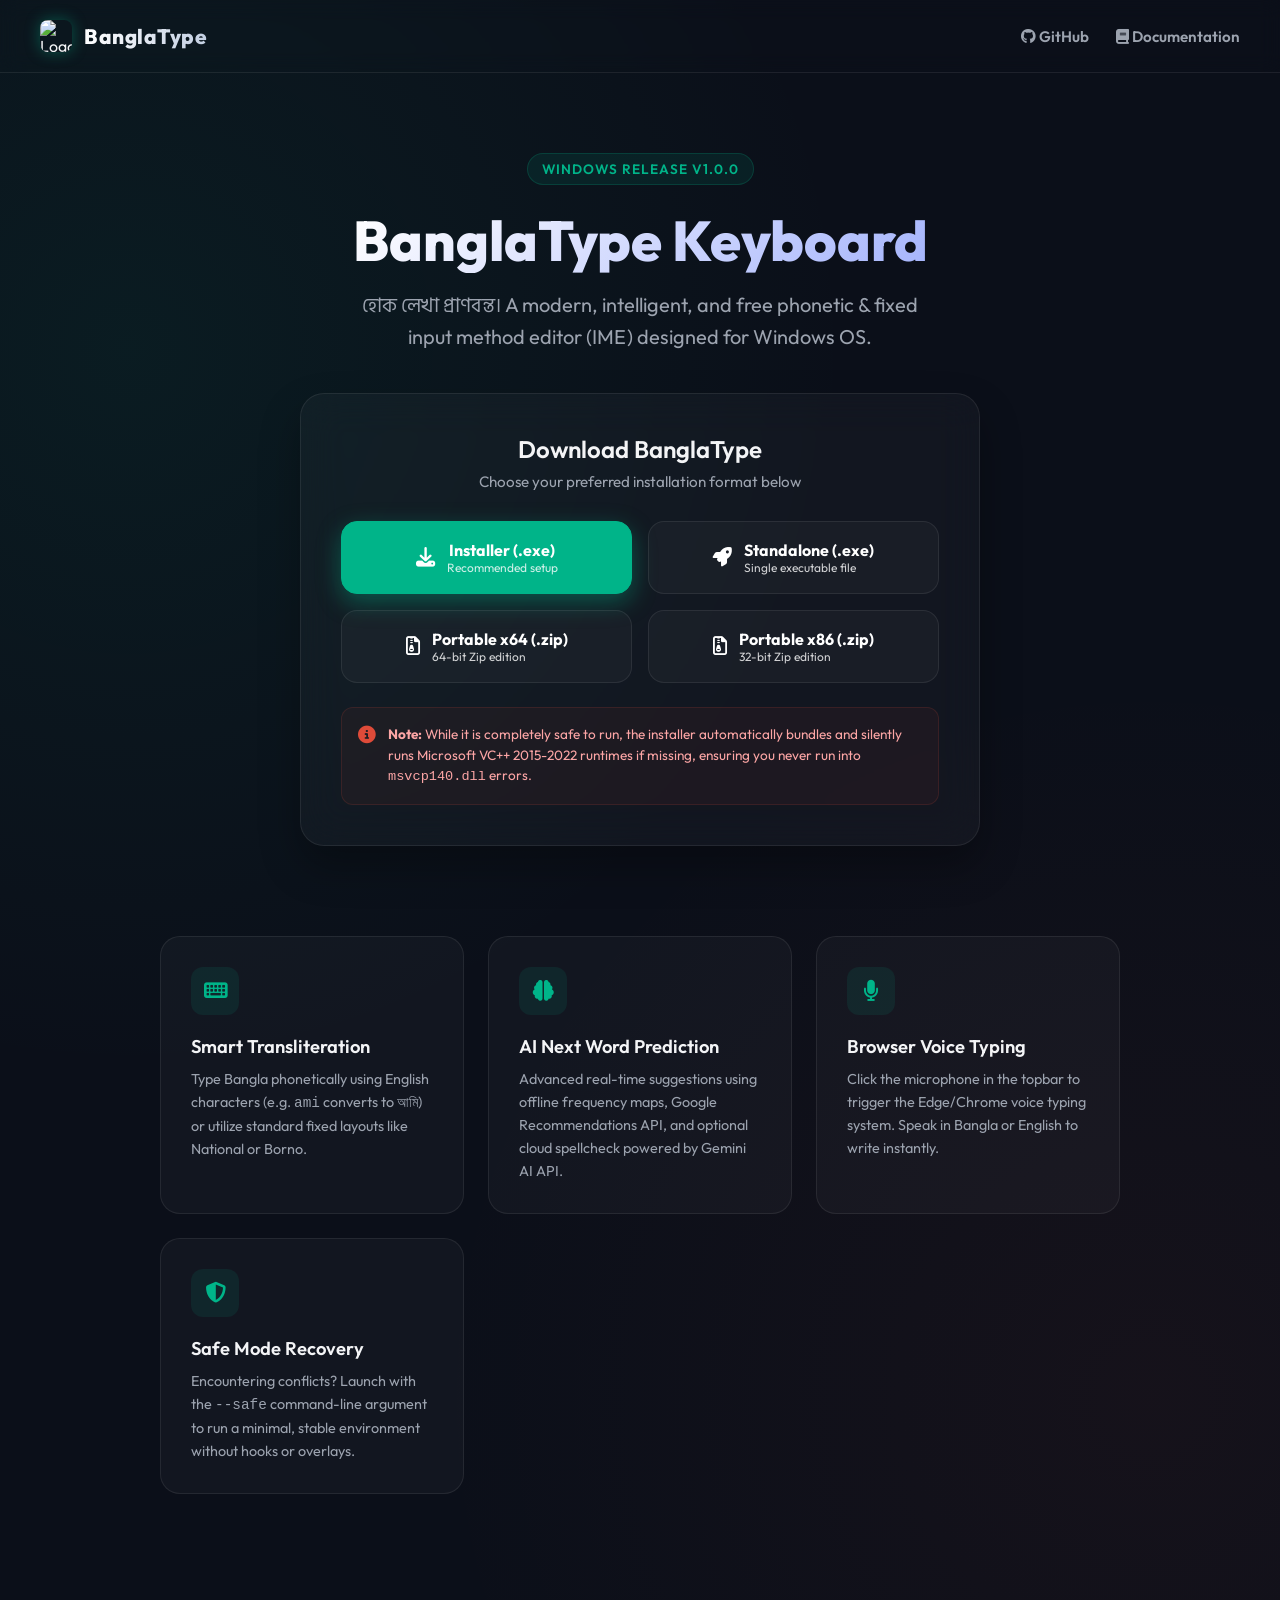
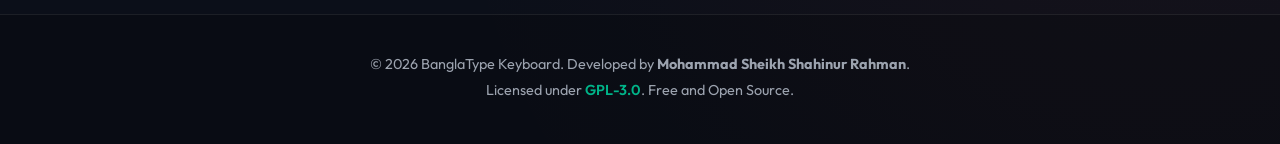
==== index.html @ b9c8da1a "Add modern glassmorphic landing page index.html" ====
<!DOCTYPE html>
<html lang="en">
<head>
    <meta charset="UTF-8">
    <meta http-equiv="X-UA-Compatible" content="IE=edge">
    <meta name="viewport" content="width=device-width, initial-scale=1.0">
    <title>BanglaType Keyboard - হোক লেখা প্রাণবন্ত</title>
    
    <!-- SEO Meta Tags -->
    <meta name="title" content="BanglaType Keyboard: Smart IME for Windows">
    <meta name="description" content="Download BanglaType Keyboard: A modern, intelligent, and free phonetic typing IME for Windows with predictive suggestions and voice support.">
    <meta name="keywords" content="BanglaType, Bangla keyboard, Bangla typing software, Avro phonetic, Bangla speech to text, Windows keyboard, Bijoy converter">
    <meta name="author" content="Mohammad Sheikh Shahinur Rahman">
    
    <!-- Open Graph / Facebook -->
    <meta property="og:type" content="website">
    <meta property="og:title" content="BanglaType Keyboard - হোক লেখা প্রাণবন্ত">
    <meta property="og:description" content="Modern phonetic & fixed keyboard IME for Windows. Features spellchecking, next-word prediction, setup wizard, and voice typing.">
    <meta property="og:image" content="https://raw.githubusercontent.com/mohammad-sheikh-shahinur-rahman/BanglaType/main/Resources/banglatype_lite.png">

    <!-- Fonts & Icons -->
    <link rel="preconnect" href="https://fonts.googleapis.com">
    <link rel="preconnect" href="https://fonts.gstatic.com" crossorigin>
    <link href="https://fonts.googleapis.com/css2?family=Hind+Siliguri:wght@400;600;700&family=Outfit:wght@300;400;600;800&display=swap" rel="stylesheet">
    <link rel="stylesheet" href="https://cdnjs.cloudflare.com/ajax/libs/font-awesome/6.4.0/css/all.min.css">
    
    <style>
        :root {
            --primary: #00b489;
            --primary-glow: rgba(0, 180, 137, 0.4);
            --secondary: #de4b39;
            --dark-bg: #0b0f19;
            --card-bg: rgba(255, 255, 255, 0.03);
            --card-border: rgba(255, 255, 255, 0.08);
            --text-main: #f3f4f6;
            --text-muted: #9ca3af;
        }

        * {
            margin: 0;
            padding: 0;
            box-sizing: border-box;
        }

        body {
            font-family: 'Outfit', 'Hind Siliguri', sans-serif;
            background-color: var(--dark-bg);
            background-image: 
                radial-gradient(circle at 10% 20%, rgba(0, 180, 137, 0.08) 0%, transparent 40%),
                radial-gradient(circle at 90% 80%, rgba(222, 75, 57, 0.05) 0%, transparent 40%);
            color: var(--text-main);
            min-height: 100vh;
            overflow-x: hidden;
            display: flex;
            flex-direction: column;
        }

        header {
            width: 100%;
            padding: 20px 40px;
            display: flex;
            justify-content: space-between;
            align-items: center;
            border-bottom: 1px solid var(--card-border);
            backdrop-filter: blur(10px);
            position: sticky;
            top: 0;
            z-index: 100;
        }

        .logo-container {
            display: flex;
            align-items: center;
            gap: 12px;
        }

        .logo-img {
            width: 32px;
            height: 32px;
            border-radius: 8px;
            box-shadow: 0 0 15px var(--primary-glow);
        }

        .logo-text {
            font-size: 1.3rem;
            font-weight: 800;
            letter-spacing: 0.5px;
            background: linear-gradient(to right, #ffffff, #c3cfe2);
            -webkit-background-clip: text;
            -webkit-text-fill-color: transparent;
        }

        .nav-links a {
            color: var(--text-muted);
            text-decoration: none;
            font-weight: 600;
            font-size: 0.95rem;
            transition: color 0.3s ease;
            margin-left: 24px;
        }

        .nav-links a:hover {
            color: var(--primary);
        }

        .hero-section {
            display: flex;
            flex-direction: column;
            align-items: center;
            justify-content: center;
            text-align: center;
            padding: 80px 20px 40px 20px;
            flex-grow: 1;
        }

        .badge {
            background: rgba(0, 180, 137, 0.1);
            color: var(--primary);
            border: 1px solid rgba(0, 180, 137, 0.2);
            padding: 6px 14px;
            border-radius: 20px;
            font-size: 0.85rem;
            font-weight: 600;
            margin-bottom: 24px;
            letter-spacing: 1px;
            text-transform: uppercase;
        }

        h1 {
            font-size: 3.5rem;
            font-weight: 800;
            line-height: 1.15;
            margin-bottom: 16px;
            background: linear-gradient(135deg, #ffffff 0%, #a5b4fc 100%);
            -webkit-background-clip: text;
            -webkit-text-fill-color: transparent;
        }

        h1 span {
            background: linear-gradient(135deg, var(--primary) 0%, #10b981 100%);
            -webkit-background-clip: text;
            -webkit-text-fill-color: transparent;
        }

        .tagline {
            font-size: 1.25rem;
            color: var(--text-muted);
            max-width: 600px;
            margin-bottom: 40px;
            line-height: 1.6;
        }

        .download-card {
            background: var(--card-bg);
            border: 1px solid var(--card-border);
            border-radius: 24px;
            padding: 40px;
            width: 100%;
            max-width: 680px;
            box-shadow: 0 20px 40px rgba(0, 0, 0, 0.3);
            backdrop-filter: blur(20px);
            margin-bottom: 50px;
        }

        .download-header {
            margin-bottom: 30px;
        }

        .download-header h3 {
            font-size: 1.5rem;
            font-weight: 600;
            margin-bottom: 8px;
        }

        .download-header p {
            color: var(--text-muted);
            font-size: 0.95rem;
        }

        .buttons-grid {
            display: grid;
            grid-template-columns: 1fr 1fr;
            gap: 16px;
            margin-bottom: 24px;
        }

        @media (max-width: 600px) {
            .buttons-grid {
                grid-template-columns: 1fr;
            }
            h1 {
                font-size: 2.5rem;
            }
        }

        .btn-download {
            background: rgba(255, 255, 255, 0.03);
            border: 1px solid var(--card-border);
            color: white;
            text-decoration: none;
            padding: 18px 24px;
            border-radius: 16px;
            font-weight: 600;
            display: flex;
            align-items: center;
            justify-content: center;
            gap: 12px;
            transition: all 0.3s cubic-bezier(0.4, 0, 0.2, 1);
            cursor: pointer;
        }

        .btn-download i {
            font-size: 1.2rem;
        }

        .btn-download.primary-btn {
            background: var(--primary);
            border-color: var(--primary);
            box-shadow: 0 8px 24px var(--primary-glow);
        }

        .btn-download.primary-btn:hover {
            background: #00c797;
            transform: translateY(-2px);
            box-shadow: 0 12px 30px rgba(0, 180, 137, 0.6);
        }

        .btn-download:not(.primary-btn):hover {
            background: rgba(255, 255, 255, 0.08);
            border-color: rgba(255, 255, 255, 0.2);
            transform: translateY(-2px);
        }

        .warning-notice {
            background: rgba(222, 75, 57, 0.05);
            border: 1px solid rgba(222, 75, 57, 0.15);
            border-radius: 12px;
            padding: 16px;
            font-size: 0.85rem;
            color: #fca5a5;
            display: flex;
            gap: 12px;
            text-align: left;
            line-height: 1.5;
        }

        .warning-notice i {
            color: var(--secondary);
            font-size: 1.1rem;
            margin-top: 2px;
        }

        .features-section {
            max-width: 1000px;
            margin: 40px auto 80px auto;
            padding: 0 20px;
            display: grid;
            grid-template-columns: repeat(auto-fit, minmax(280px, 1fr));
            gap: 24px;
            width: 100%;
        }

        .feature-card {
            background: var(--card-bg);
            border: 1px solid var(--card-border);
            border-radius: 20px;
            padding: 30px;
            text-align: left;
            transition: all 0.3s ease;
        }

        .feature-card:hover {
            border-color: rgba(0, 180, 137, 0.3);
            transform: translateY(-4px);
        }

        .feature-icon {
            background: rgba(0, 180, 137, 0.1);
            color: var(--primary);
            width: 48px;
            height: 48px;
            border-radius: 12px;
            display: flex;
            align-items: center;
            justify-content: center;
            font-size: 1.3rem;
            margin-bottom: 20px;
        }

        .feature-card h4 {
            font-size: 1.15rem;
            font-weight: 600;
            margin-bottom: 10px;
        }

        .feature-card p {
            color: var(--text-muted);
            font-size: 0.9rem;
            line-height: 1.6;
        }

        footer {
            width: 100%;
            padding: 40px;
            text-align: center;
            border-top: 1px solid var(--card-border);
            margin-top: auto;
            background: rgba(0, 0, 0, 0.2);
        }

        footer p {
            color: var(--text-muted);
            font-size: 0.9rem;
            margin-bottom: 8px;
        }

        footer a {
            color: var(--primary);
            text-decoration: none;
            font-weight: 600;
        }

        footer a:hover {
            text-decoration: underline;
        }
    </style>
</head>
<body>
    <header>
        <div class="logo-container">
            <img class="logo-img" src="https://raw.githubusercontent.com/mohammad-sheikh-shahinur-rahman/BanglaType/main/banglatype.ico" alt="Logo">
            <span class="logo-text">BanglaType</span>
        </div>
        <nav class="nav-links">
            <a href="https://github.com/mohammad-sheikh-shahinur-rahman/BanglaType" target="_blank"><i class="fab fa-github"></i> GitHub</a>
            <a href="https://github.com/mohammad-sheikh-shahinur-rahman/BanglaType/wiki" target="_blank"><i class="fas fa-book"></i> Documentation</a>
        </nav>
    </header>

    <main class="hero-section">
        <span class="badge">Windows Release v1.0.0</span>
        <h1>BanglaType Keyboard</h1>
        <p class="tagline">হোক লেখা প্রাণবন্ত। A modern, intelligent, and free phonetic & fixed input method editor (IME) designed for Windows OS.</p>
        
        <section class="download-card">
            <div class="download-header">
                <h3>Download BanglaType</h3>
                <p>Choose your preferred installation format below</p>
            </div>
            
            <div class="buttons-grid">
                <a href="https://github.com/mohammad-sheikh-shahinur-rahman/BanglaType/raw/main/Releases/BanglaTypeInstaller.exe" class="btn-download primary-btn">
                    <i class="fas fa-download"></i>
                    <div>
                        <div style="font-size: 1rem; font-weight: 700;">Installer (.exe)</div>
                        <div style="font-size: 0.75rem; opacity: 0.8; font-weight: 400; text-align: left;">Recommended setup</div>
                    </div>
                </a>
                <a href="https://github.com/mohammad-sheikh-shahinur-rahman/BanglaType/raw/main/Releases/BanglaType.exe" class="btn-download">
                    <i class="fas fa-rocket"></i>
                    <div>
                        <div style="font-size: 1rem; font-weight: 700;">Standalone (.exe)</div>
                        <div style="font-size: 0.75rem; opacity: 0.8; font-weight: 400; text-align: left;">Single executable file</div>
                    </div>
                </a>
                <a href="https://github.com/mohammad-sheikh-shahinur-rahman/BanglaType/raw/main/Releases/BanglaType_Portable_x64.zip" class="btn-download">
                    <i class="far fa-file-archive"></i>
                    <div>
                        <div style="font-size: 1rem; font-weight: 700;">Portable x64 (.zip)</div>
                        <div style="font-size: 0.75rem; opacity: 0.8; font-weight: 400; text-align: left;">64-bit Zip edition</div>
                    </div>
                </a>
                <a href="https://github.com/mohammad-sheikh-shahinur-rahman/BanglaType/raw/main/Releases/BanglaType_Portable_x86.zip" class="btn-download">
                    <i class="far fa-file-archive"></i>
                    <div>
                        <div style="font-size: 1rem; font-weight: 700;">Portable x86 (.zip)</div>
                        <div style="font-size: 0.75rem; opacity: 0.8; font-weight: 400; text-align: left;">32-bit Zip edition</div>
                    </div>
                </a>
            </div>

            <div class="warning-notice">
                <i class="fas fa-info-circle"></i>
                <p><strong>Note:</strong> While it is completely safe to run, the installer automatically bundles and silently runs Microsoft VC++ 2015-2022 runtimes if missing, ensuring you never run into <code>msvcp140.dll</code> errors.</p>
            </div>
        </section>

        <section class="features-section">
            <div class="feature-card">
                <div class="feature-icon"><i class="fas fa-keyboard"></i></div>
                <h4>Smart Transliteration</h4>
                <p>Type Bangla phonetically using English characters (e.g. <code>ami</code> converts to <code>আমি</code>) or utilize standard fixed layouts like National or Borno.</p>
            </div>
            <div class="feature-card">
                <div class="feature-icon"><i class="fas fa-brain"></i></div>
                <h4>AI Next Word Prediction</h4>
                <p>Advanced real-time suggestions using offline frequency maps, Google Recommendations API, and optional cloud spellcheck powered by Gemini AI API.</p>
            </div>
            <div class="feature-card">
                <div class="feature-icon"><i class="fas fa-microphone"></i></div>
                <h4>Browser Voice Typing</h4>
                <p>Click the microphone in the topbar to trigger the Edge/Chrome voice typing system. Speak in Bangla or English to write instantly.</p>
            </div>
            <div class="feature-card">
                <div class="feature-icon"><i class="fas fa-shield-alt"></i></div>
                <h4>Safe Mode Recovery</h4>
                <p>Encountering conflicts? Launch with the <code>--safe</code> command-line argument to run a minimal, stable environment without hooks or overlays.</p>
            </div>
        </section>
    </main>

    <footer>
        <p>&copy; 2026 BanglaType Keyboard. Developed by <strong>Mohammad Sheikh Shahinur Rahman</strong>.</p>
        <p>Licensed under <a href="https://github.com/mohammad-sheikh-shahinur-rahman/BanglaType/blob/main/LICENSE" target="_blank">GPL-3.0</a>. Free and Open Source.</p>
    </footer>
</body>
</html>
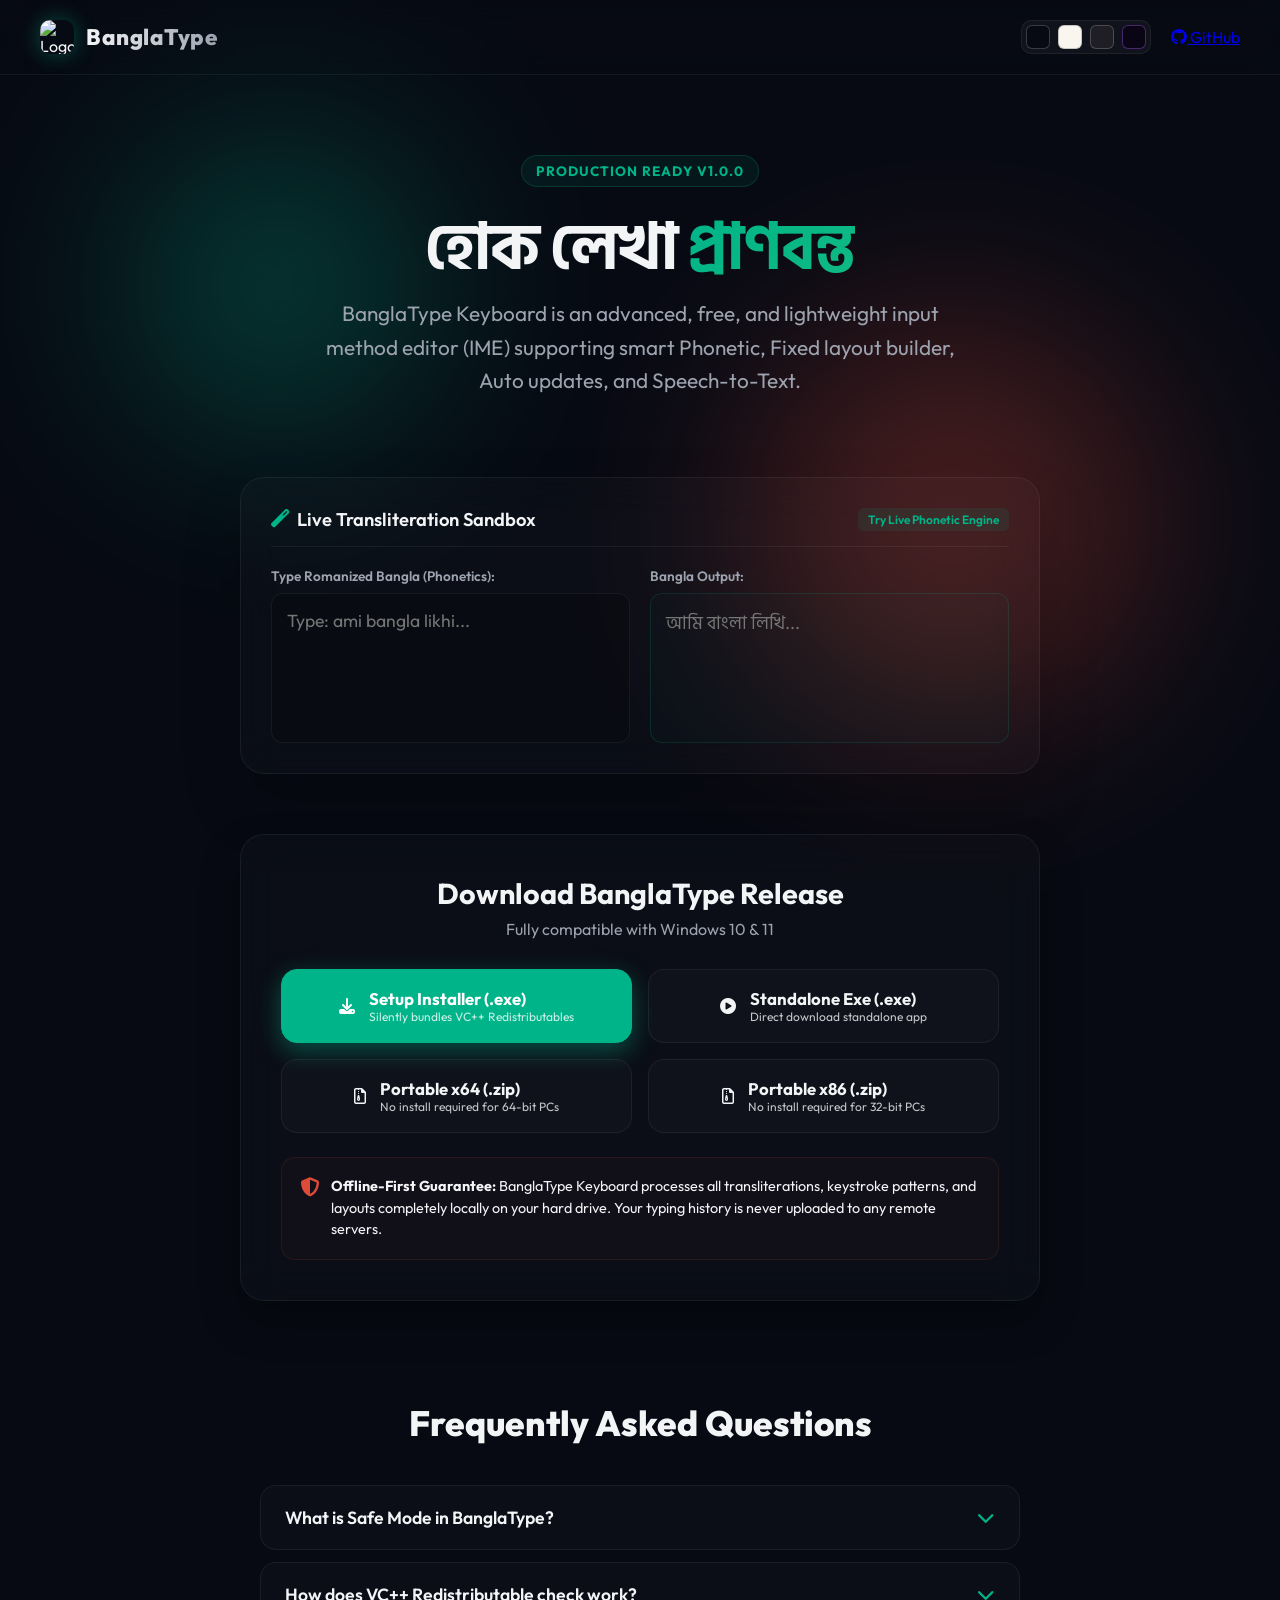
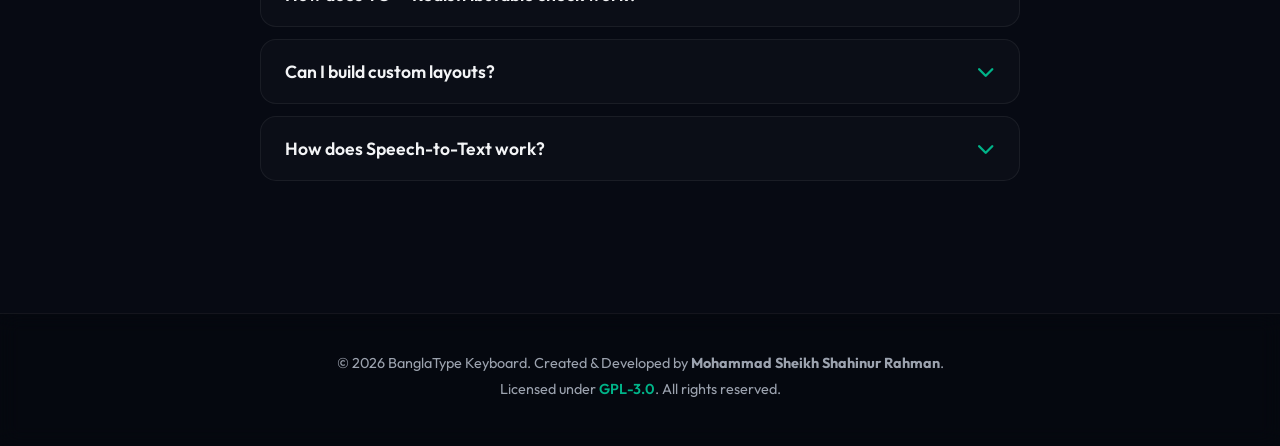
==== commit 9d8cdf56: "Upgrade landing page with live transliteration sandbox, theme switcher, and FAQ accordion" ====
--- a/index.html
+++ b/index.html
@@ -21,7 +21,7 @@
     <!-- Fonts & Icons -->
     <link rel="preconnect" href="https://fonts.googleapis.com">
     <link rel="preconnect" href="https://fonts.gstatic.com" crossorigin>
-    <link href="https://fonts.googleapis.com/css2?family=Hind+Siliguri:wght@400;600;700&family=Outfit:wght@300;400;600;800&display=swap" rel="stylesheet">
+    <link href="https://fonts.googleapis.com/css2?family=Hind+Siliguri:wght@400;600;700&family=Outfit:wght@300;400;600;700;800&display=swap" rel="stylesheet">
     <link rel="stylesheet" href="https://cdnjs.cloudflare.com/ajax/libs/font-awesome/6.4.0/css/all.min.css">
     
     <style>
@@ -29,11 +29,43 @@
             --primary: #00b489;
             --primary-glow: rgba(0, 180, 137, 0.4);
             --secondary: #de4b39;
-            --dark-bg: #0b0f19;
-            --card-bg: rgba(255, 255, 255, 0.03);
-            --card-border: rgba(255, 255, 255, 0.08);
+            --dark-bg: #070a13;
+            --card-bg: rgba(255, 255, 255, 0.02);
+            --card-border: rgba(255, 255, 255, 0.06);
             --text-main: #f3f4f6;
             --text-muted: #9ca3af;
+            --font-main: 'Outfit', 'Hind Siliguri', sans-serif;
+        }
+
+        /* Themes Configuration */
+        body.theme-cream {
+            --primary: #c29958;
+            --primary-glow: rgba(194, 153, 88, 0.4);
+            --dark-bg: #f9f6f0;
+            --card-bg: rgba(0, 0, 0, 0.02);
+            --card-border: rgba(0, 0, 0, 0.08);
+            --text-main: #2d2a26;
+            --text-muted: #6e6a64;
+        }
+
+        body.theme-charcoal {
+            --primary: #3b82f6;
+            --primary-glow: rgba(59, 130, 246, 0.4);
+            --dark-bg: #1e1e24;
+            --card-bg: rgba(255, 255, 255, 0.03);
+            --card-border: rgba(255, 255, 255, 0.07);
+            --text-main: #e2e8f0;
+            --text-muted: #94a3b8;
+        }
+
+        body.theme-glass {
+            --primary: #a855f7;
+            --primary-glow: rgba(168, 85, 247, 0.4);
+            --dark-bg: #090514;
+            --card-bg: rgba(255, 255, 255, 0.04);
+            --card-border: rgba(255, 255, 255, 0.1);
+            --text-main: #f5f3ff;
+            --text-muted: #c084fc;
         }
 
         * {
@@ -43,16 +75,48 @@
         }
 
         body {
-            font-family: 'Outfit', 'Hind Siliguri', sans-serif;
+            font-family: var(--font-main);
             background-color: var(--dark-bg);
-            background-image: 
-                radial-gradient(circle at 10% 20%, rgba(0, 180, 137, 0.08) 0%, transparent 40%),
-                radial-gradient(circle at 90% 80%, rgba(222, 75, 57, 0.05) 0%, transparent 40%);
             color: var(--text-main);
             min-height: 100vh;
             overflow-x: hidden;
             display: flex;
             flex-direction: column;
+            transition: background-color 0.5s ease, color 0.5s ease;
+        }
+
+        /* Glowing Orbs background */
+        .glowing-orb {
+            position: absolute;
+            border-radius: 50%;
+            filter: blur(100px);
+            z-index: -1;
+            opacity: 0.3;
+            animation: floatOrb 20s infinite alternate ease-in-out;
+            pointer-events: none;
+        }
+
+        .orb-1 {
+            width: 300px;
+            height: 300px;
+            background: var(--primary);
+            top: 15%;
+            left: 10%;
+        }
+
+        .orb-2 {
+            width: 400px;
+            height: 400px;
+            background: var(--secondary);
+            bottom: 20%;
+            right: 10%;
+            animation-delay: -5s;
+        }
+
+        @keyframes floatOrb {
+            0% { transform: translate(0, 0) scale(1); }
+            50% { transform: translate(50px, -50px) scale(1.2); }
+            100% { transform: translate(-30px, 40px) scale(0.9); }
         }
 
         header {
@@ -62,7 +126,7 @@
             justify-content: space-between;
             align-items: center;
             border-bottom: 1px solid var(--card-border);
-            backdrop-filter: blur(10px);
+            backdrop-filter: blur(12px);
             position: sticky;
             top: 0;
             z-index: 100;
@@ -75,33 +139,47 @@
         }
 
         .logo-img {
-            width: 32px;
-            height: 32px;
-            border-radius: 8px;
-            box-shadow: 0 0 15px var(--primary-glow);
+            width: 34px;
+            height: 34px;
+            border-radius: 10px;
+            box-shadow: 0 0 20px var(--primary-glow);
         }
 
         .logo-text {
-            font-size: 1.3rem;
+            font-size: 1.4rem;
             font-weight: 800;
             letter-spacing: 0.5px;
-            background: linear-gradient(to right, #ffffff, #c3cfe2);
+            background: linear-gradient(to right, var(--text-main), var(--text-muted));
             -webkit-background-clip: text;
             -webkit-text-fill-color: transparent;
         }
 
-        .nav-links a {
-            color: var(--text-muted);
-            text-decoration: none;
-            font-weight: 600;
-            font-size: 0.95rem;
-            transition: color 0.3s ease;
-            margin-left: 24px;
-        }
-
-        .nav-links a:hover {
-            color: var(--primary);
-        }
+        .theme-selector {
+            display: flex;
+            gap: 8px;
+            background: rgba(255, 255, 255, 0.04);
+            border: 1px solid var(--card-border);
+            padding: 4px;
+            border-radius: 10px;
+        }
+
+        .theme-btn {
+            width: 24px;
+            height: 24px;
+            border-radius: 6px;
+            border: none;
+            cursor: pointer;
+            transition: transform 0.2s;
+        }
+
+        .theme-btn:hover {
+            transform: scale(1.15);
+        }
+
+        .theme-btn-dark { background: #070a13; border: 1px solid rgba(255,255,255,0.2); }
+        .theme-btn-cream { background: #f9f6f0; border: 1px solid rgba(0,0,0,0.2); }
+        .theme-btn-charcoal { background: #1e1e24; border: 1px solid rgba(255,255,255,0.2); }
+        .theme-btn-glass { background: #090514; border: 1px solid rgba(168,85,247,0.4); }
 
         .hero-section {
             display: flex;
@@ -110,30 +188,28 @@
             justify-content: center;
             text-align: center;
             padding: 80px 20px 40px 20px;
-            flex-grow: 1;
+            position: relative;
         }
 
         .badge {
-            background: rgba(0, 180, 137, 0.1);
+            background: rgba(0, 180, 137, 0.08);
             color: var(--primary);
             border: 1px solid rgba(0, 180, 137, 0.2);
             padding: 6px 14px;
             border-radius: 20px;
             font-size: 0.85rem;
-            font-weight: 600;
+            font-weight: 700;
             margin-bottom: 24px;
             letter-spacing: 1px;
             text-transform: uppercase;
         }
 
         h1 {
-            font-size: 3.5rem;
+            font-size: 4rem;
             font-weight: 800;
-            line-height: 1.15;
+            line-height: 1.1;
             margin-bottom: 16px;
-            background: linear-gradient(135deg, #ffffff 0%, #a5b4fc 100%);
-            -webkit-background-clip: text;
-            -webkit-text-fill-color: transparent;
+            letter-spacing: -1px;
         }
 
         h1 span {
@@ -143,38 +219,119 @@
         }
 
         .tagline {
-            font-size: 1.25rem;
+            font-size: 1.3rem;
             color: var(--text-muted);
-            max-width: 600px;
+            max-width: 650px;
             margin-bottom: 40px;
             line-height: 1.6;
         }
 
+        /* Interactive Transliteration Sandbox */
+        .sandbox-container {
+            background: var(--card-bg);
+            border: 1px solid var(--card-border);
+            border-radius: 24px;
+            padding: 30px;
+            width: 100%;
+            max-width: 800px;
+            box-shadow: 0 30px 60px rgba(0, 0, 0, 0.2);
+            backdrop-filter: blur(20px);
+            margin: 40px auto 60px auto;
+            text-align: left;
+        }
+
+        .sandbox-header {
+            display: flex;
+            justify-content: space-between;
+            align-items: center;
+            margin-bottom: 20px;
+            border-bottom: 1px solid var(--card-border);
+            padding-bottom: 15px;
+        }
+
+        .sandbox-header h4 {
+            font-size: 1.15rem;
+            font-weight: 600;
+            display: flex;
+            align-items: center;
+            gap: 8px;
+        }
+
+        .sandbox-header h4 i {
+            color: var(--primary);
+        }
+
+        .sandbox-badge {
+            background: rgba(0, 180, 137, 0.1);
+            color: var(--primary);
+            padding: 4px 10px;
+            font-size: 0.75rem;
+            border-radius: 6px;
+            font-weight: 600;
+        }
+
+        .sandbox-grid {
+            display: grid;
+            grid-template-columns: 1fr 1fr;
+            gap: 20px;
+        }
+
+        @media (max-width: 768px) {
+            .sandbox-grid {
+                grid-template-columns: 1fr;
+            }
+            h1 {
+                font-size: 3rem;
+            }
+        }
+
+        .sandbox-box {
+            display: flex;
+            flex-direction: column;
+            gap: 8px;
+        }
+
+        .sandbox-box label {
+            font-size: 0.85rem;
+            font-weight: 600;
+            color: var(--text-muted);
+        }
+
+        .sandbox-textarea {
+            width: 100%;
+            height: 150px;
+            background: rgba(0, 0, 0, 0.2);
+            border: 1px solid var(--card-border);
+            border-radius: 12px;
+            padding: 15px;
+            color: var(--text-main);
+            font-family: inherit;
+            font-size: 1.1rem;
+            resize: none;
+            outline: none;
+            transition: border-color 0.3s;
+        }
+
+        .sandbox-textarea:focus {
+            border-color: var(--primary);
+        }
+
+        .sandbox-output {
+            background: rgba(0, 180, 137, 0.02);
+            border: 1px solid rgba(0, 180, 137, 0.15);
+        }
+
+        /* Download Section */
         .download-card {
             background: var(--card-bg);
             border: 1px solid var(--card-border);
             border-radius: 24px;
             padding: 40px;
             width: 100%;
-            max-width: 680px;
+            max-width: 800px;
             box-shadow: 0 20px 40px rgba(0, 0, 0, 0.3);
             backdrop-filter: blur(20px);
-            margin-bottom: 50px;
-        }
-
-        .download-header {
-            margin-bottom: 30px;
-        }
-
-        .download-header h3 {
-            font-size: 1.5rem;
-            font-weight: 600;
-            margin-bottom: 8px;
-        }
-
-        .download-header p {
-            color: var(--text-muted);
-            font-size: 0.95rem;
+            margin-bottom: 60px;
         }
 
         .buttons-grid {
@@ -188,15 +345,12 @@
             .buttons-grid {
                 grid-template-columns: 1fr;
             }
-            h1 {
-                font-size: 2.5rem;
-            }
         }
 
         .btn-download {
-            background: rgba(255, 255, 255, 0.03);
+            background: rgba(255, 255, 255, 0.02);
             border: 1px solid var(--card-border);
-            color: white;
+            color: var(--text-main);
             text-decoration: none;
             padding: 18px 24px;
             border-radius: 16px;
@@ -204,40 +358,38 @@
             display: flex;
             align-items: center;
             justify-content: center;
-            gap: 12px;
+            gap: 14px;
             transition: all 0.3s cubic-bezier(0.4, 0, 0.2, 1);
             cursor: pointer;
-        }
-
-        .btn-download i {
-            font-size: 1.2rem;
         }
 
         .btn-download.primary-btn {
             background: var(--primary);
             border-color: var(--primary);
+            color: white;
             box-shadow: 0 8px 24px var(--primary-glow);
         }
 
         .btn-download.primary-btn:hover {
-            background: #00c797;
+            background: var(--primary);
             transform: translateY(-2px);
-            box-shadow: 0 12px 30px rgba(0, 180, 137, 0.6);
+            box-shadow: 0 12px 30px var(--primary-glow);
+            filter: brightness(1.1);
         }
 
         .btn-download:not(.primary-btn):hover {
-            background: rgba(255, 255, 255, 0.08);
-            border-color: rgba(255, 255, 255, 0.2);
+            background: rgba(255, 255, 255, 0.06);
+            border-color: rgba(255, 255, 255, 0.15);
             transform: translateY(-2px);
         }
 
         .warning-notice {
-            background: rgba(222, 75, 57, 0.05);
-            border: 1px solid rgba(222, 75, 57, 0.15);
-            border-radius: 12px;
-            padding: 16px;
-            font-size: 0.85rem;
-            color: #fca5a5;
+            background: rgba(222, 75, 57, 0.03);
+            border: 1px solid rgba(222, 75, 57, 0.12);
+            border-radius: 14px;
+            padding: 18px;
+            font-size: 0.9rem;
+            color: var(--text-main);
             display: flex;
             gap: 12px;
             text-align: left;
@@ -246,57 +398,73 @@
 
         .warning-notice i {
             color: var(--secondary);
-            font-size: 1.1rem;
+            font-size: 1.2rem;
             margin-top: 2px;
         }
 
-        .features-section {
-            max-width: 1000px;
+        /* FAQ Accordion Section */
+        .faq-section {
+            width: 100%;
+            max-width: 800px;
             margin: 40px auto 80px auto;
             padding: 0 20px;
-            display: grid;
-            grid-template-columns: repeat(auto-fit, minmax(280px, 1fr));
-            gap: 24px;
-            width: 100%;
-        }
-
-        .feature-card {
+            text-align: left;
+        }
+
+        .faq-title {
+            text-align: center;
+            font-size: 2.2rem;
+            font-weight: 800;
+            margin-bottom: 40px;
+        }
+
+        .faq-item {
             background: var(--card-bg);
             border: 1px solid var(--card-border);
-            border-radius: 20px;
-            padding: 30px;
-            text-align: left;
+            border-radius: 16px;
+            margin-bottom: 12px;
+            overflow: hidden;
             transition: all 0.3s ease;
         }
 
-        .feature-card:hover {
-            border-color: rgba(0, 180, 137, 0.3);
-            transform: translateY(-4px);
-        }
-
-        .feature-icon {
-            background: rgba(0, 180, 137, 0.1);
+        .faq-question {
+            padding: 20px 24px;
+            font-weight: 600;
+            font-size: 1.1rem;
+            cursor: pointer;
+            display: flex;
+            justify-content: space-between;
+            align-items: center;
+            user-select: none;
+        }
+
+        .faq-question i {
+            transition: transform 0.3s;
             color: var(--primary);
-            width: 48px;
-            height: 48px;
-            border-radius: 12px;
-            display: flex;
-            align-items: center;
-            justify-content: center;
-            font-size: 1.3rem;
-            margin-bottom: 20px;
-        }
-
-        .feature-card h4 {
-            font-size: 1.15rem;
-            font-weight: 600;
-            margin-bottom: 10px;
-        }
-
-        .feature-card p {
+        }
+
+        .faq-answer {
+            max-height: 0;
+            overflow: hidden;
+            transition: max-height 0.3s cubic-bezier(0, 1, 0, 1), padding 0.3s ease;
             color: var(--text-muted);
-            font-size: 0.9rem;
+            font-size: 0.95rem;
             line-height: 1.6;
+            padding: 0 24px;
+        }
+
+        .faq-item.active {
+            border-color: rgba(0, 180, 137, 0.2);
+        }
+
+        .faq-item.active .faq-answer {
+            max-height: 300px;
+            padding: 0 24px 20px 24px;
+            transition: max-height 0.3s cubic-bezier(1, 0, 1, 0), padding 0.3s ease;
+        }
+
+        .faq-item.active .faq-question i {
+            transform: rotate(180deg);
         }
 
         footer {
@@ -306,6 +474,7 @@
             border-top: 1px solid var(--card-border);
             margin-top: auto;
             background: rgba(0, 0, 0, 0.2);
+            backdrop-filter: blur(10px);
         }
 
         footer p {
@@ -326,92 +495,209 @@
     </style>
 </head>
 <body>
+    <div class="glowing-orb orb-1"></div>
+    <div class="glowing-orb orb-2"></div>
+
     <header>
         <div class="logo-container">
             <img class="logo-img" src="https://raw.githubusercontent.com/mohammad-sheikh-shahinur-rahman/BanglaType/main/banglatype.ico" alt="Logo">
             <span class="logo-text">BanglaType</span>
         </div>
-        <nav class="nav-links">
-            <a href="https://github.com/mohammad-sheikh-shahinur-rahman/BanglaType" target="_blank"><i class="fab fa-github"></i> GitHub</a>
-            <a href="https://github.com/mohammad-sheikh-shahinur-rahman/BanglaType/wiki" target="_blank"><i class="fas fa-book"></i> Documentation</a>
-        </nav>
+        <div style="display: flex; align-items: center; gap: 20px;">
+            <div class="theme-selector">
+                <button class="theme-btn theme-btn-dark" onclick="setTheme('dark')" title="Charcoal Dark"></button>
+                <button class="theme-btn theme-btn-cream" onclick="setTheme('cream')" title="BanglaType Cream"></button>
+                <button class="theme-btn theme-btn-charcoal" onclick="setTheme('charcoal')" title="Slate Charcoal"></button>
+                <button class="theme-btn theme-btn-glass" onclick="setTheme('glass')" title="Nebula Glass"></button>
+            </div>
+            <nav class="nav-links">
+                <a href="https://github.com/mohammad-sheikh-shahinur-rahman/BanglaType" target="_blank"><i class="fab fa-github"></i> GitHub</a>
+            </nav>
+        </div>
     </header>
 
     <main class="hero-section">
-        <span class="badge">Windows Release v1.0.0</span>
-        <h1>BanglaType Keyboard</h1>
-        <p class="tagline">হোক লেখা প্রাণবন্ত। A modern, intelligent, and free phonetic & fixed input method editor (IME) designed for Windows OS.</p>
-        
+        <span class="badge">Production Ready v1.0.0</span>
+        <h1>হোক লেখা <span>প্রাণবন্ত</span></h1>
+        <p class="tagline">BanglaType Keyboard is an advanced, free, and lightweight input method editor (IME) supporting smart Phonetic, Fixed layout builder, Auto updates, and Speech-to-Text.</p>
+
+        <!-- Live Transliteration Sandbox -->
+        <section class="sandbox-container">
+            <div class="sandbox-header">
+                <h4><i class="fas fa-magic"></i> Live Transliteration Sandbox</h4>
+                <span class="sandbox-badge">Try Live Phonetic Engine</span>
+            </div>
+            <div class="sandbox-grid">
+                <div class="sandbox-box">
+                    <label for="sandboxInput">Type Romanized Bangla (Phonetics):</label>
+                    <textarea id="sandboxInput" class="sandbox-textarea" placeholder="Type: ami bangla likhi..."></textarea>
+                </div>
+                <div class="sandbox-box">
+                    <label>Bangla Output:</label>
+                    <textarea id="sandboxOutput" class="sandbox-textarea sandbox-output" readonly placeholder="আমি বাংলা লিখি..."></textarea>
+                </div>
+            </div>
+        </section>
+
+        <!-- Download Card -->
         <section class="download-card">
-            <div class="download-header">
-                <h3>Download BanglaType</h3>
-                <p>Choose your preferred installation format below</p>
+            <div class="download-header" style="text-align: center; margin-bottom: 30px;">
+                <h3 style="font-size: 1.8rem; font-weight: 700; margin-bottom: 8px;">Download BanglaType Release</h3>
+                <p style="color: var(--text-muted);">Fully compatible with Windows 10 & 11</p>
             </div>
             
             <div class="buttons-grid">
                 <a href="https://github.com/mohammad-sheikh-shahinur-rahman/BanglaType/raw/main/Releases/BanglaTypeInstaller.exe" class="btn-download primary-btn">
                     <i class="fas fa-download"></i>
-                    <div>
-                        <div style="font-size: 1rem; font-weight: 700;">Installer (.exe)</div>
-                        <div style="font-size: 0.75rem; opacity: 0.8; font-weight: 400; text-align: left;">Recommended setup</div>
+                    <div style="text-align: left;">
+                        <div style="font-size: 1.05rem; font-weight: 700;">Setup Installer (.exe)</div>
+                        <div style="font-size: 0.75rem; opacity: 0.8; font-weight: 400;">Silently bundles VC++ Redistributables</div>
                     </div>
                 </a>
                 <a href="https://github.com/mohammad-sheikh-shahinur-rahman/BanglaType/raw/main/Releases/BanglaType.exe" class="btn-download">
-                    <i class="fas fa-rocket"></i>
-                    <div>
-                        <div style="font-size: 1rem; font-weight: 700;">Standalone (.exe)</div>
-                        <div style="font-size: 0.75rem; opacity: 0.8; font-weight: 400; text-align: left;">Single executable file</div>
+                    <i class="fas fa-play-circle"></i>
+                    <div style="text-align: left;">
+                        <div style="font-size: 1.05rem; font-weight: 700;">Standalone Exe (.exe)</div>
+                        <div style="font-size: 0.75rem; opacity: 0.8; font-weight: 400;">Direct download standalone app</div>
                     </div>
                 </a>
                 <a href="https://github.com/mohammad-sheikh-shahinur-rahman/BanglaType/raw/main/Releases/BanglaType_Portable_x64.zip" class="btn-download">
                     <i class="far fa-file-archive"></i>
-                    <div>
-                        <div style="font-size: 1rem; font-weight: 700;">Portable x64 (.zip)</div>
-                        <div style="font-size: 0.75rem; opacity: 0.8; font-weight: 400; text-align: left;">64-bit Zip edition</div>
+                    <div style="text-align: left;">
+                        <div style="font-size: 1.05rem; font-weight: 700;">Portable x64 (.zip)</div>
+                        <div style="font-size: 0.75rem; opacity: 0.8; font-weight: 400;">No install required for 64-bit PCs</div>
                     </div>
                 </a>
                 <a href="https://github.com/mohammad-sheikh-shahinur-rahman/BanglaType/raw/main/Releases/BanglaType_Portable_x86.zip" class="btn-download">
                     <i class="far fa-file-archive"></i>
-                    <div>
-                        <div style="font-size: 1rem; font-weight: 700;">Portable x86 (.zip)</div>
-                        <div style="font-size: 0.75rem; opacity: 0.8; font-weight: 400; text-align: left;">32-bit Zip edition</div>
+                    <div style="text-align: left;">
+                        <div style="font-size: 1.05rem; font-weight: 700;">Portable x86 (.zip)</div>
+                        <div style="font-size: 0.75rem; opacity: 0.8; font-weight: 400;">No install required for 32-bit PCs</div>
                     </div>
                 </a>
             </div>
 
             <div class="warning-notice">
-                <i class="fas fa-info-circle"></i>
-                <p><strong>Note:</strong> While it is completely safe to run, the installer automatically bundles and silently runs Microsoft VC++ 2015-2022 runtimes if missing, ensuring you never run into <code>msvcp140.dll</code> errors.</p>
+                <i class="fas fa-shield-alt"></i>
+                <p><strong>Offline-First Guarantee:</strong> BanglaType Keyboard processes all transliterations, keystroke patterns, and layouts completely locally on your hard drive. Your typing history is never uploaded to any remote servers.</p>
             </div>
         </section>
 
-        <section class="features-section">
-            <div class="feature-card">
-                <div class="feature-icon"><i class="fas fa-keyboard"></i></div>
-                <h4>Smart Transliteration</h4>
-                <p>Type Bangla phonetically using English characters (e.g. <code>ami</code> converts to <code>আমি</code>) or utilize standard fixed layouts like National or Borno.</p>
-            </div>
-            <div class="feature-card">
-                <div class="feature-icon"><i class="fas fa-brain"></i></div>
-                <h4>AI Next Word Prediction</h4>
-                <p>Advanced real-time suggestions using offline frequency maps, Google Recommendations API, and optional cloud spellcheck powered by Gemini AI API.</p>
-            </div>
-            <div class="feature-card">
-                <div class="feature-icon"><i class="fas fa-microphone"></i></div>
-                <h4>Browser Voice Typing</h4>
-                <p>Click the microphone in the topbar to trigger the Edge/Chrome voice typing system. Speak in Bangla or English to write instantly.</p>
-            </div>
-            <div class="feature-card">
-                <div class="feature-icon"><i class="fas fa-shield-alt"></i></div>
-                <h4>Safe Mode Recovery</h4>
-                <p>Encountering conflicts? Launch with the <code>--safe</code> command-line argument to run a minimal, stable environment without hooks or overlays.</p>
+        <!-- Interactive FAQ Accordion -->
+        <section class="faq-section">
+            <h3 class="faq-title">Frequently Asked Questions</h3>
+            
+            <div class="faq-item">
+                <div class="faq-question">What is Safe Mode in BanglaType? <i class="fas fa-chevron-down"></i></div>
+                <div class="faq-answer">If the software encounters keyboard hook conflicts, launch BanglaType.exe with the `--safe` argument. This runs a minimal, hook-free layout engine that lets you type stably.</div>
+            </div>
+
+            <div class="faq-item">
+                <div class="faq-question">How does VC++ Redistributable check work? <i class="fas fa-chevron-down"></i></div>
+                <div class="faq-answer">The new setup installer bundles Microsoft VC++ x86 & x64 runtimes. On startup, it inspects Windows registries, installing them silently if missing. This prevents dll missing crashes.</div>
+            </div>
+
+            <div class="faq-item">
+                <div class="faq-question">Can I build custom layouts? <i class="fas fa-chevron-down"></i></div>
+                <div class="faq-answer">Yes! Open BanglaType Settings -> Custom Layout Builder. The interactive GUI tool allows you to map custom keyboard key alignments and compile them directly to `.kbl` layout files.</div>
+            </div>
+
+            <div class="faq-item">
+                <div class="faq-question">How does Speech-to-Text work? <i class="fas fa-chevron-down"></i></div>
+                <div class="faq-answer">Clicking the mic icon starts a background local http listener and opens a visual speech transcription portal in Chrome or Edge. It transcribes your voice (English & Bangla) and automatically types it into the active text editor.</div>
             </div>
         </section>
     </main>
 
     <footer>
-        <p>&copy; 2026 BanglaType Keyboard. Developed by <strong>Mohammad Sheikh Shahinur Rahman</strong>.</p>
-        <p>Licensed under <a href="https://github.com/mohammad-sheikh-shahinur-rahman/BanglaType/blob/main/LICENSE" target="_blank">GPL-3.0</a>. Free and Open Source.</p>
+        <p>&copy; 2026 BanglaType Keyboard. Created & Developed by <strong>Mohammad Sheikh Shahinur Rahman</strong>.</p>
+        <p>Licensed under <a href="https://github.com/mohammad-sheikh-shahinur-rahman/BanglaType/blob/main/LICENSE" target="_blank">GPL-3.0</a>. All rights reserved.</p>
     </footer>
+
+    <!-- Interactive Scripts -->
+    <script>
+        // Interactive Theme Switcher
+        function setTheme(theme) {
+            document.body.className = '';
+            if (theme !== 'dark') {
+                document.body.classList.add('theme-' + theme);
+            }
+        }
+
+        // Live Transliteration Playground
+        const inputArea = document.getElementById('sandboxInput');
+        const outputArea = document.getElementById('sandboxOutput');
+
+        const mappings = {
+            'ami': 'আমি',
+            'amader': 'আমাদের',
+            'amar': 'আমার',
+            'amra': 'আমরা',
+            'tumi': 'তুমি',
+            'tomar': 'তোমার',
+            'bangla': 'বাংলা',
+            'bangladesh': 'বাংলাদেশ',
+            'type': 'টাইপ',
+            'likhi': 'লিখি',
+            'bhalo': 'ভালো',
+            'shundor': 'সুন্দর',
+            'dhonnobad': 'ধন্যবাদ',
+            'kaj': 'কাজ',
+            'shomoy': 'সময়',
+            'desh': 'দেশ',
+            'bhasha': 'ভাষা',
+            'khabar': 'খাবার',
+            'pani': 'পানি',
+            'nam': 'নাম',
+            'bondhu': 'বন্ধু'
+        };
+
+        // Standard simplified phonetic converter for words not in the quick-mapping dictionary
+        function simpleTransliterate(word) {
+            let lower = word.toLowerCase();
+            if (mappings[lower]) return mappings[lower];
+            
+            let res = lower;
+            // Common consonant maps
+            res = res.replace(/kh/g, 'খ').replace(/gh/g, 'ঘ').replace(/ch/g, 'ছ')
+                     .replace(/jh/g, 'ঝ').replace(/th/g, 'ঠ').replace(/dh/g, 'ঢ')
+                     .replace(/ph/g, 'ফ').replace(/bh/g, 'ভ').replace(/sh/g, 'শ')
+                     .replace(/k/g, 'ক').replace(/g/g, 'গ').replace(/c/g, 'চ')
+                     .replace(/j/g, 'জ').replace(/t/g, 'ত').replace(/d/g, 'দ')
+                     .replace(/p/g, 'প').replace(/b/g, 'ব').replace(/m/g, 'ম')
+                     .replace(/r/g, 'র').replace(/l/g, 'ল').replace(/s/g, 'স')
+                     .replace(/h/g, 'হ').replace(/n/g, 'ন').replace(/y/g, 'য়');
+            
+            // Vowel maps
+            res = res.replace(/o/g, 'ো').replace(/a/g, 'া').replace(/i/g, 'ি')
+                     .replace(/u/g, 'ু').replace(/e/g, 'ে');
+            
+            return res;
+        }
+
+        inputArea.addEventListener('input', () => {
+            const text = inputArea.value;
+            const words = text.split(/\s+/);
+            const transliterated = words.map(w => {
+                if (w === '') return '';
+                // Handle basic word mapping
+                return simpleTransliterate(w);
+            });
+            outputArea.value = transliterated.join(' ');
+        });
+
+        // FAQ Interactive Accordions
+        const faqItems = document.querySelectorAll('.faq-item');
+        faqItems.forEach(item => {
+            const question = item.querySelector('.faq-question');
+            question.addEventListener('click', () => {
+                const isActive = item.classList.contains('active');
+                faqItems.forEach(i => i.classList.remove('active'));
+                if (!isActive) {
+                    item.classList.add('active');
+                }
+            });
+        });
+    </script>
 </body>
 </html>
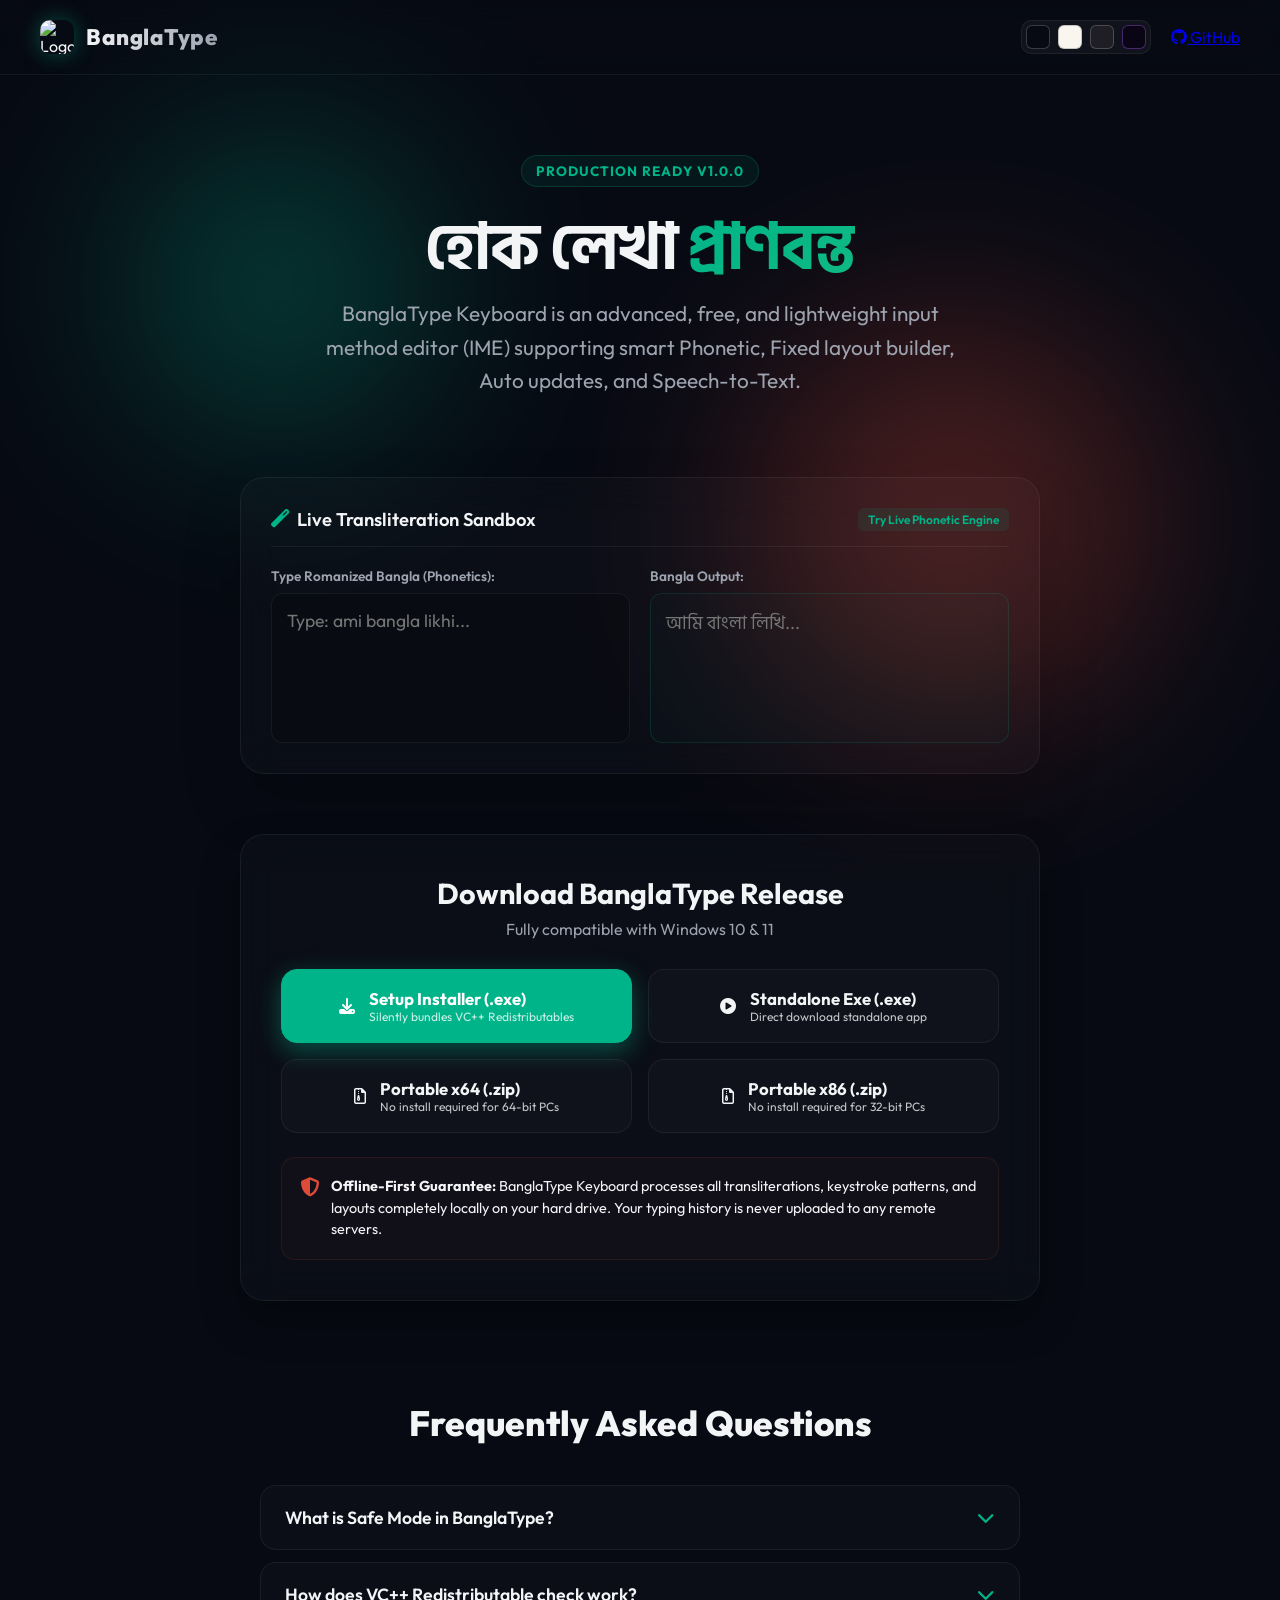
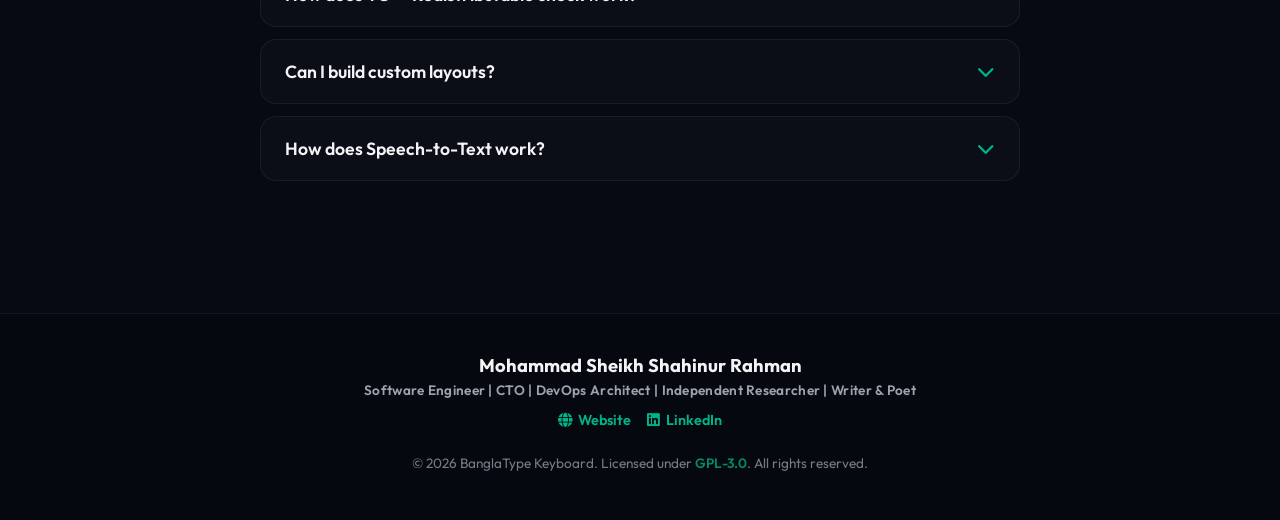
==== commit e15b6e5a: "Update release packages and add developer titles, bio links to codebase, index and docs" ====
--- a/index.html
+++ b/index.html
@@ -610,8 +610,15 @@
     </main>
 
     <footer>
-        <p>&copy; 2026 BanglaType Keyboard. Created & Developed by <strong>Mohammad Sheikh Shahinur Rahman</strong>.</p>
-        <p>Licensed under <a href="https://github.com/mohammad-sheikh-shahinur-rahman/BanglaType/blob/main/LICENSE" target="_blank">GPL-3.0</a>. All rights reserved.</p>
+        <div style="margin-bottom: 25px;">
+            <p style="font-size: 1.15rem; font-weight: 700; color: var(--text-main); margin-bottom: 4px;">Mohammad Sheikh Shahinur Rahman</p>
+            <p style="font-size: 0.85rem; color: var(--text-muted); margin-bottom: 12px; font-weight: 600; letter-spacing: 0.3px;">Software Engineer | CTO | DevOps Architect | Independent Researcher | Writer & Poet</p>
+            <div style="display: flex; justify-content: center; gap: 16px; margin-top: 8px;">
+                <a href="https://shahinurrahman.com/" target="_blank" style="color: var(--primary); text-decoration: none; font-size: 0.9rem; font-weight: 600; display: flex; align-items: center; gap: 6px;"><i class="fas fa-globe"></i> Website</a>
+                <a href="https://www.linkedin.com/in/mohammad-sheikh-shahinur-rahman/" target="_blank" style="color: var(--primary); text-decoration: none; font-size: 0.9rem; font-weight: 600; display: flex; align-items: center; gap: 6px;"><i class="fab fa-linkedin"></i> LinkedIn</a>
+            </div>
+        </div>
+        <p style="font-size: 0.85rem; opacity: 0.75;">&copy; 2026 BanglaType Keyboard. Licensed under <a href="https://github.com/mohammad-sheikh-shahinur-rahman/BanglaType/blob/main/LICENSE" target="_blank">GPL-3.0</a>. All rights reserved.</p>
     </footer>
 
     <!-- Interactive Scripts -->
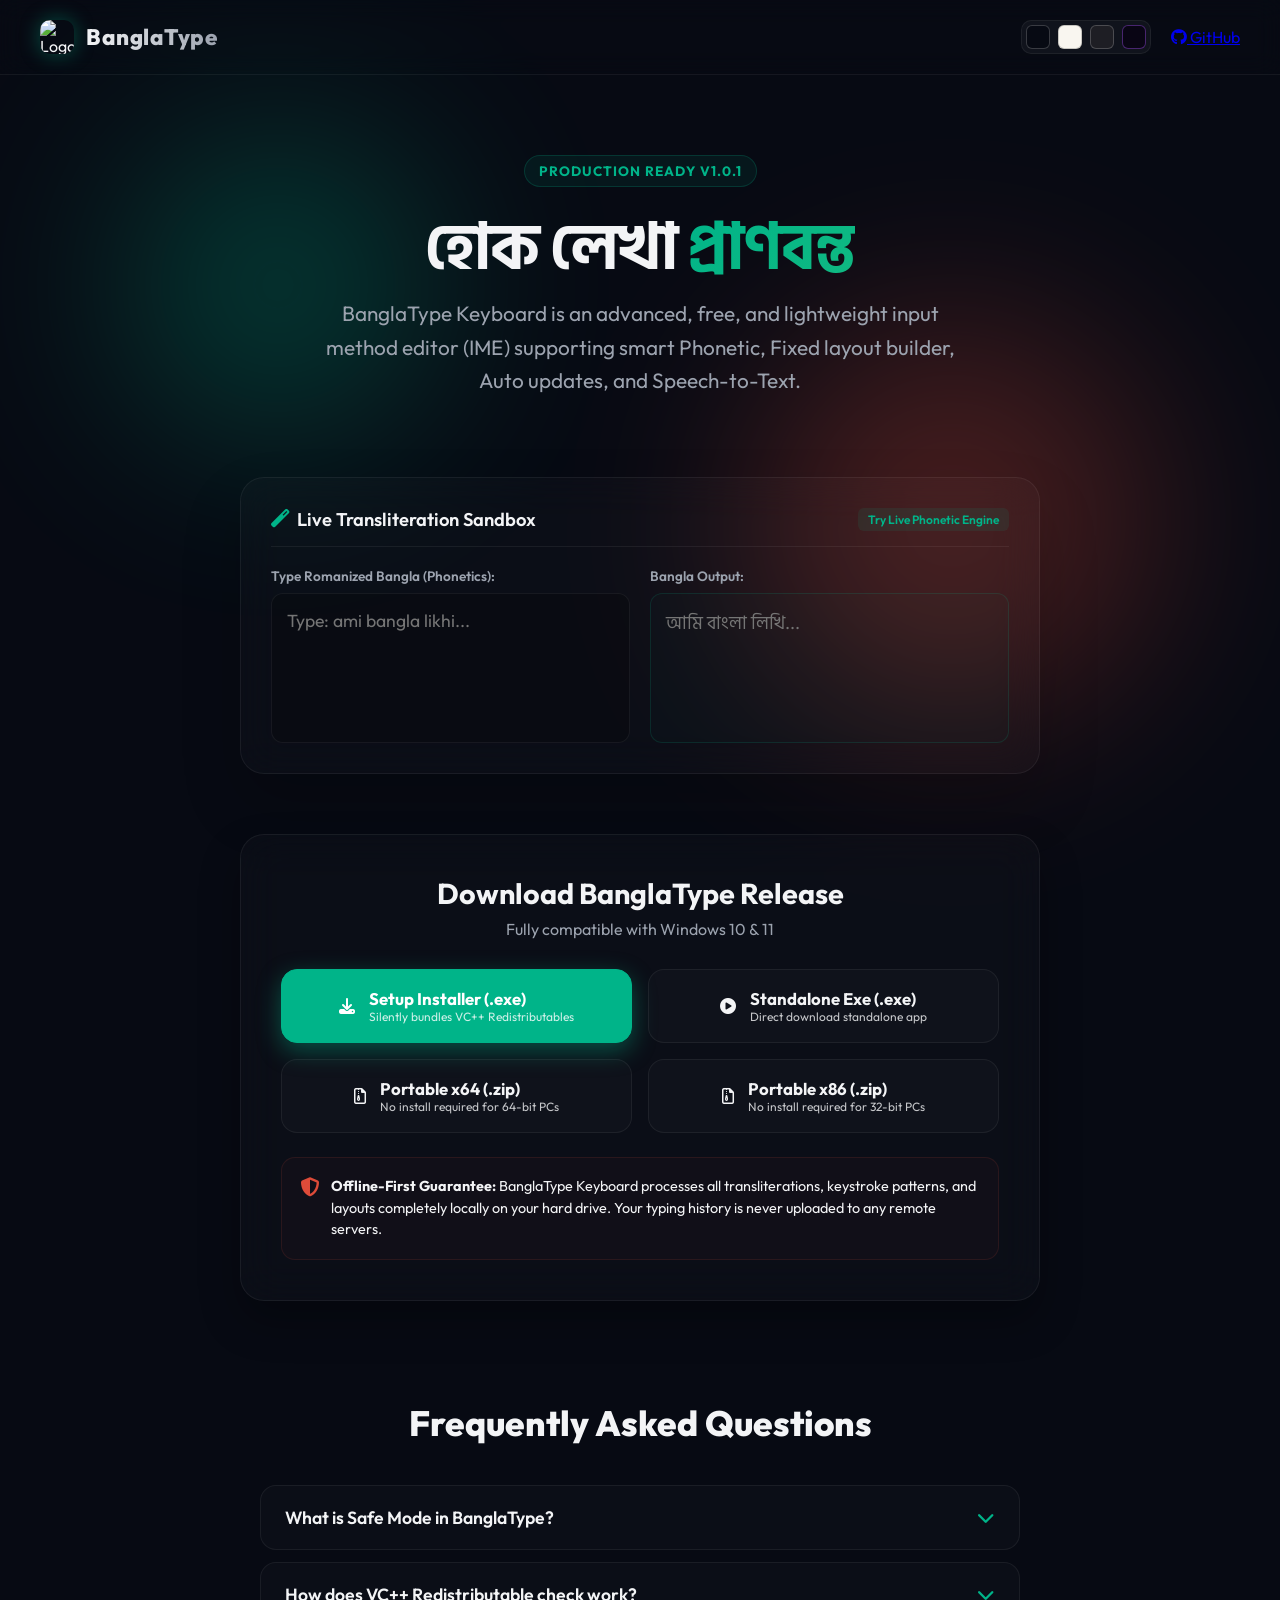
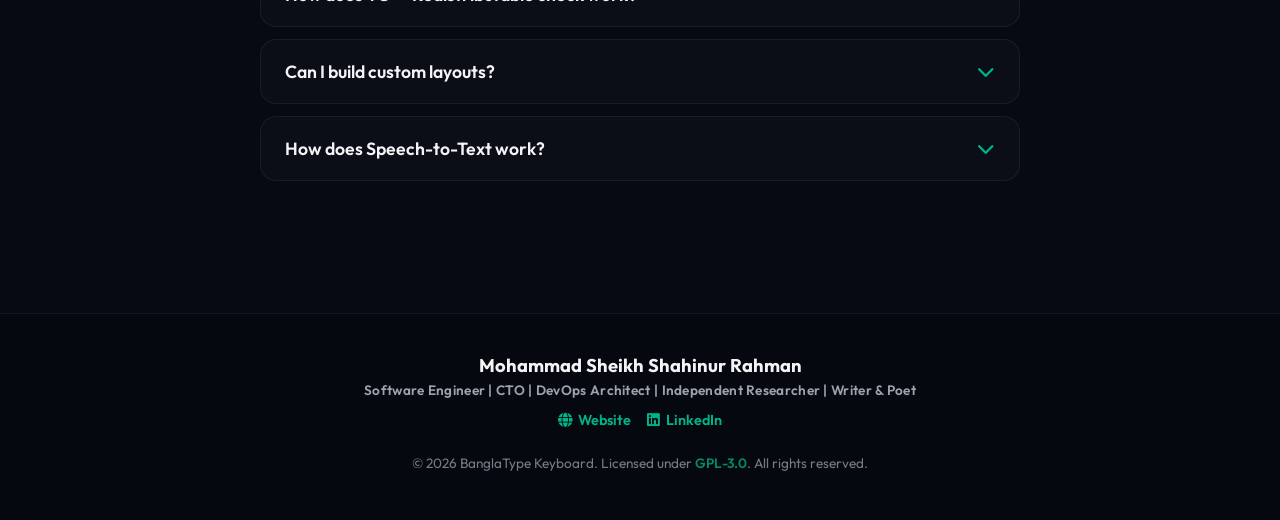
==== commit 89e5a02b: "Create index.html" ====
--- a/index.html
+++ b/index.html
@@ -517,7 +517,7 @@
     </header>
 
     <main class="hero-section">
-        <span class="badge">Production Ready v1.0.0</span>
+        <span class="badge">Production Ready v1.0.1</span>
         <h1>হোক লেখা <span>প্রাণবন্ত</span></h1>
         <p class="tagline">BanglaType Keyboard is an advanced, free, and lightweight input method editor (IME) supporting smart Phonetic, Fixed layout builder, Auto updates, and Speech-to-Text.</p>
 
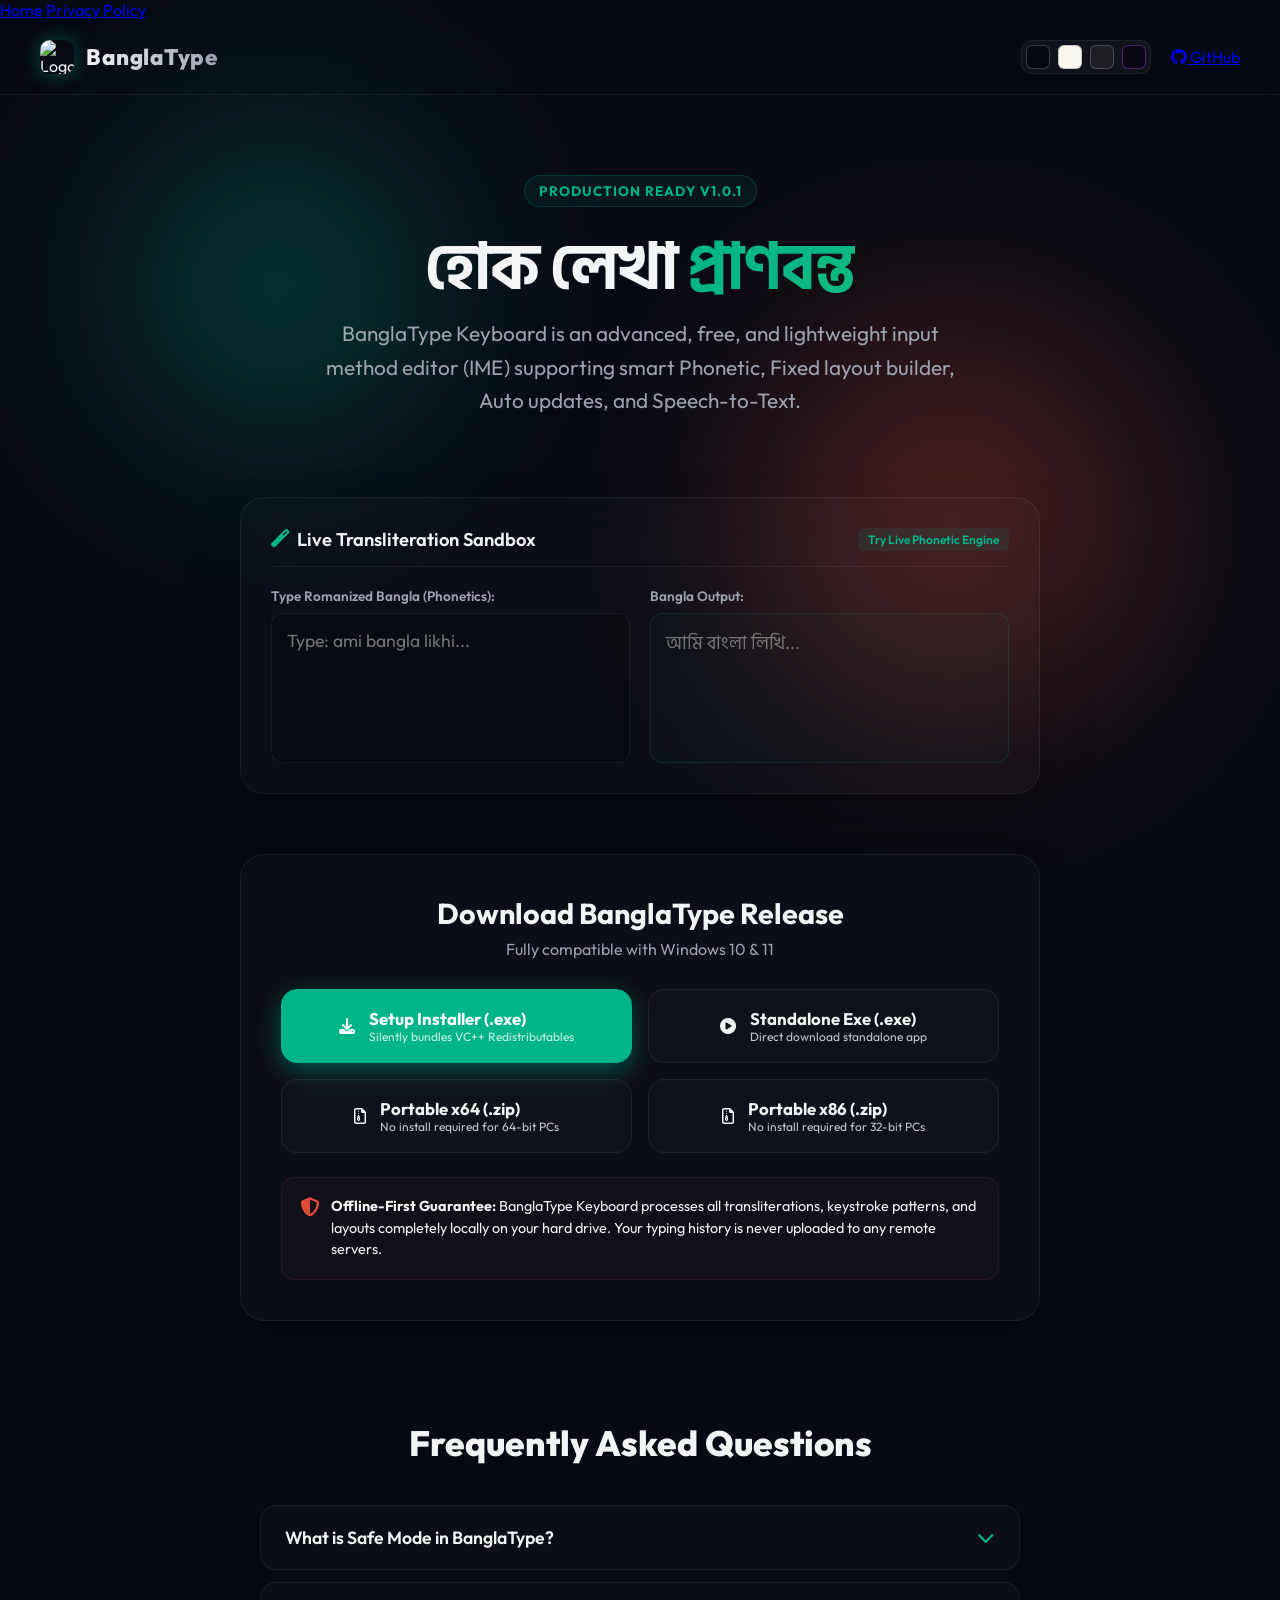
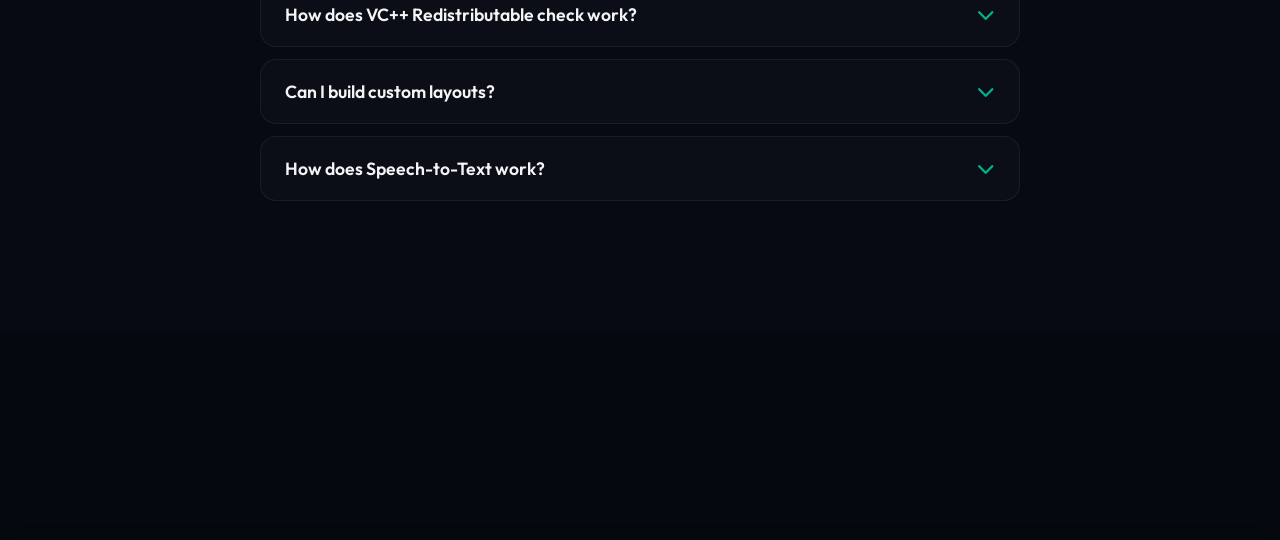
==== commit 8daa3b27: "Update index.html" ====
--- a/index.html
+++ b/index.html
@@ -5,7 +5,10 @@
     <meta http-equiv="X-UA-Compatible" content="IE=edge">
     <meta name="viewport" content="width=device-width, initial-scale=1.0">
     <title>BanglaType Keyboard - হোক লেখা প্রাণবন্ত</title>
-    
+    <nav>
+  <a href="index.html">Home</a>
+  <a href="privacy.html">Privacy Policy</a>
+</nav>
     <!-- SEO Meta Tags -->
     <meta name="title" content="BanglaType Keyboard: Smart IME for Windows">
     <meta name="description" content="Download BanglaType Keyboard: A modern, intelligent, and free phonetic typing IME for Windows with predictive suggestions and voice support.">
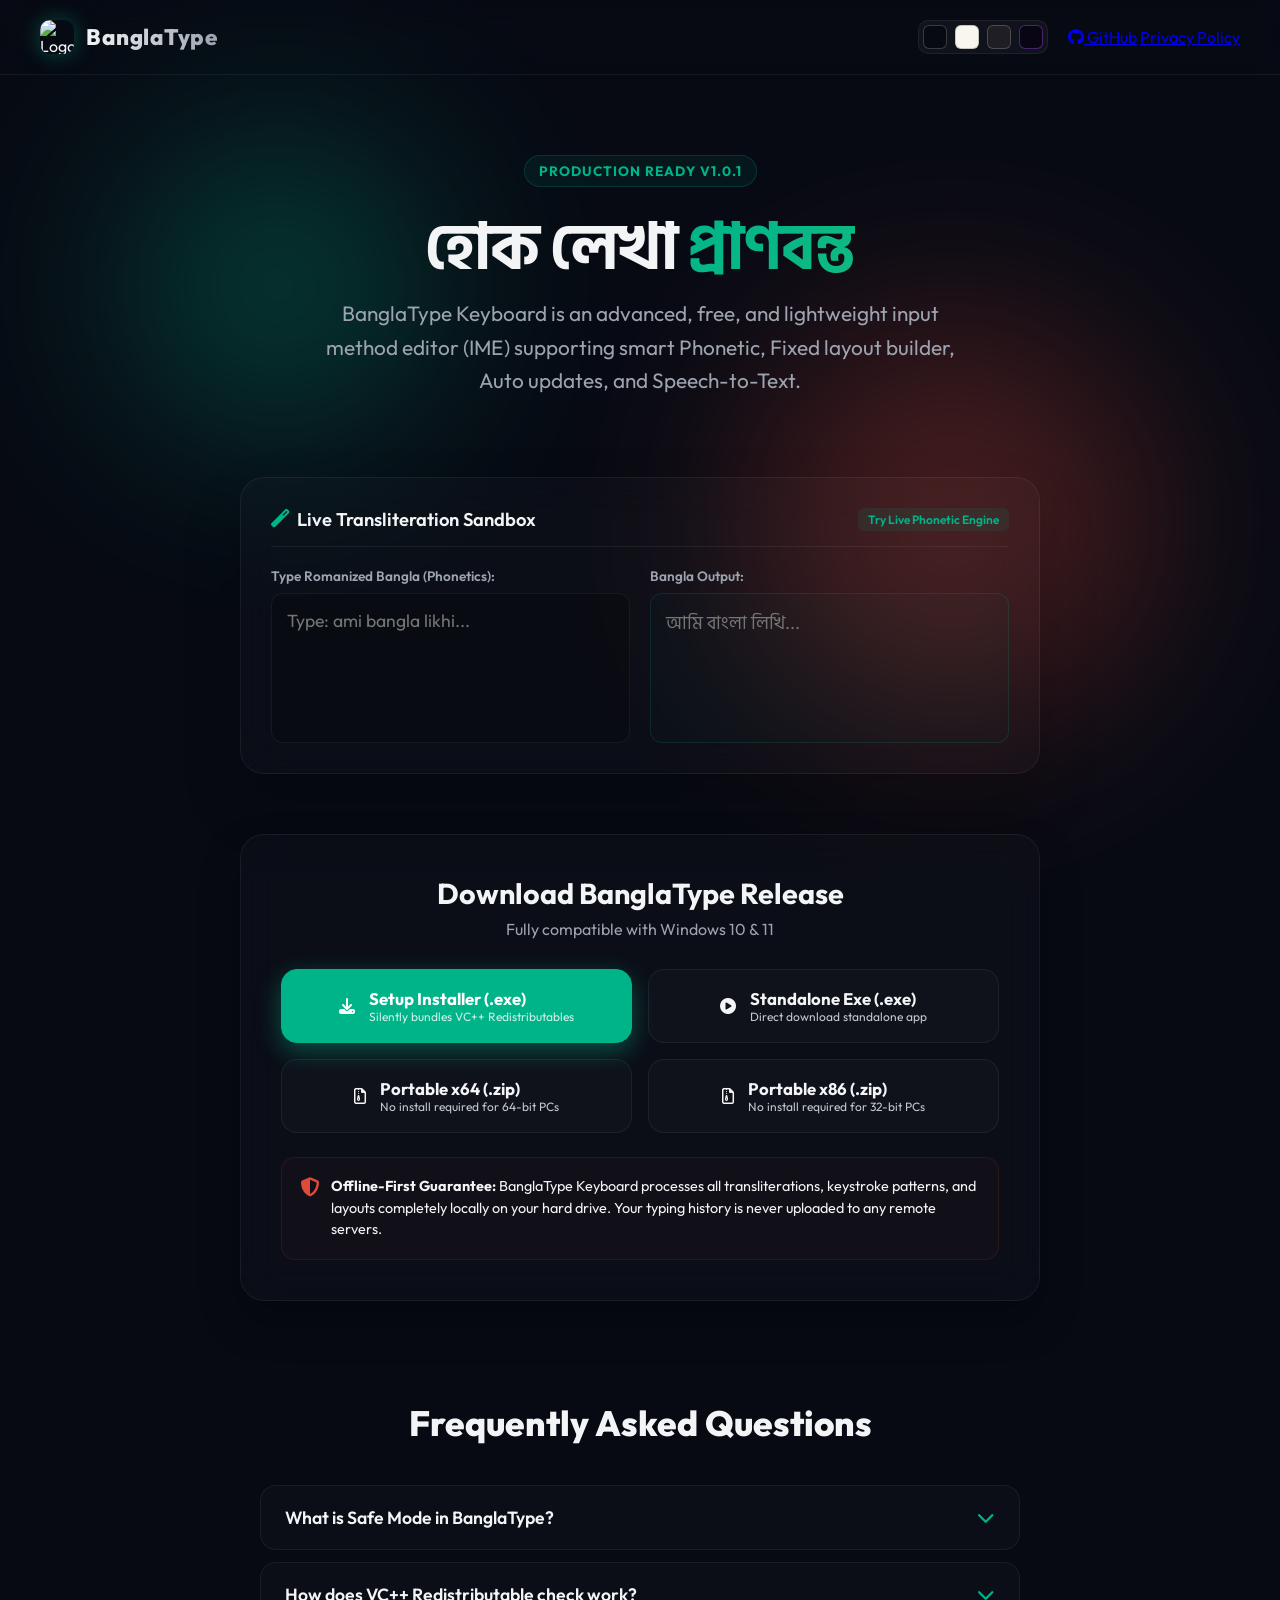
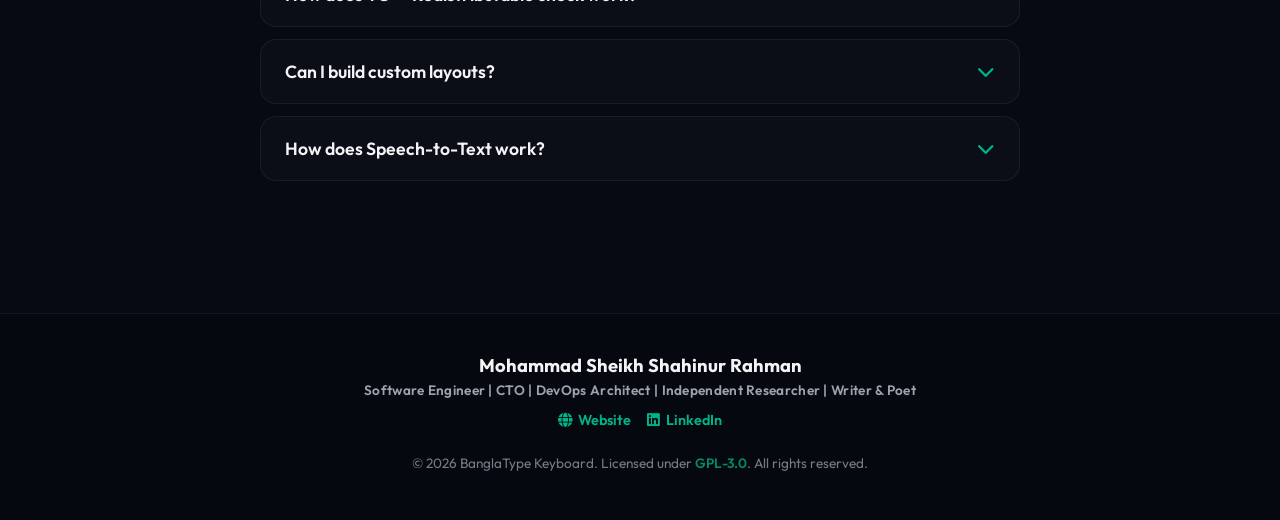
==== commit fcf84f3f: "Update index.html" ====
--- a/index.html
+++ b/index.html
@@ -5,10 +5,7 @@
     <meta http-equiv="X-UA-Compatible" content="IE=edge">
     <meta name="viewport" content="width=device-width, initial-scale=1.0">
     <title>BanglaType Keyboard - হোক লেখা প্রাণবন্ত</title>
-    <nav>
-  <a href="index.html">Home</a>
-  <a href="privacy.html">Privacy Policy</a>
-</nav>
+
     <!-- SEO Meta Tags -->
     <meta name="title" content="BanglaType Keyboard: Smart IME for Windows">
     <meta name="description" content="Download BanglaType Keyboard: A modern, intelligent, and free phonetic typing IME for Windows with predictive suggestions and voice support.">
@@ -515,6 +512,7 @@
             </div>
             <nav class="nav-links">
                 <a href="https://github.com/mohammad-sheikh-shahinur-rahman/BanglaType" target="_blank"><i class="fab fa-github"></i> GitHub</a>
+                  <a href="privacy.html">Privacy Policy</a>
             </nav>
         </div>
     </header>
